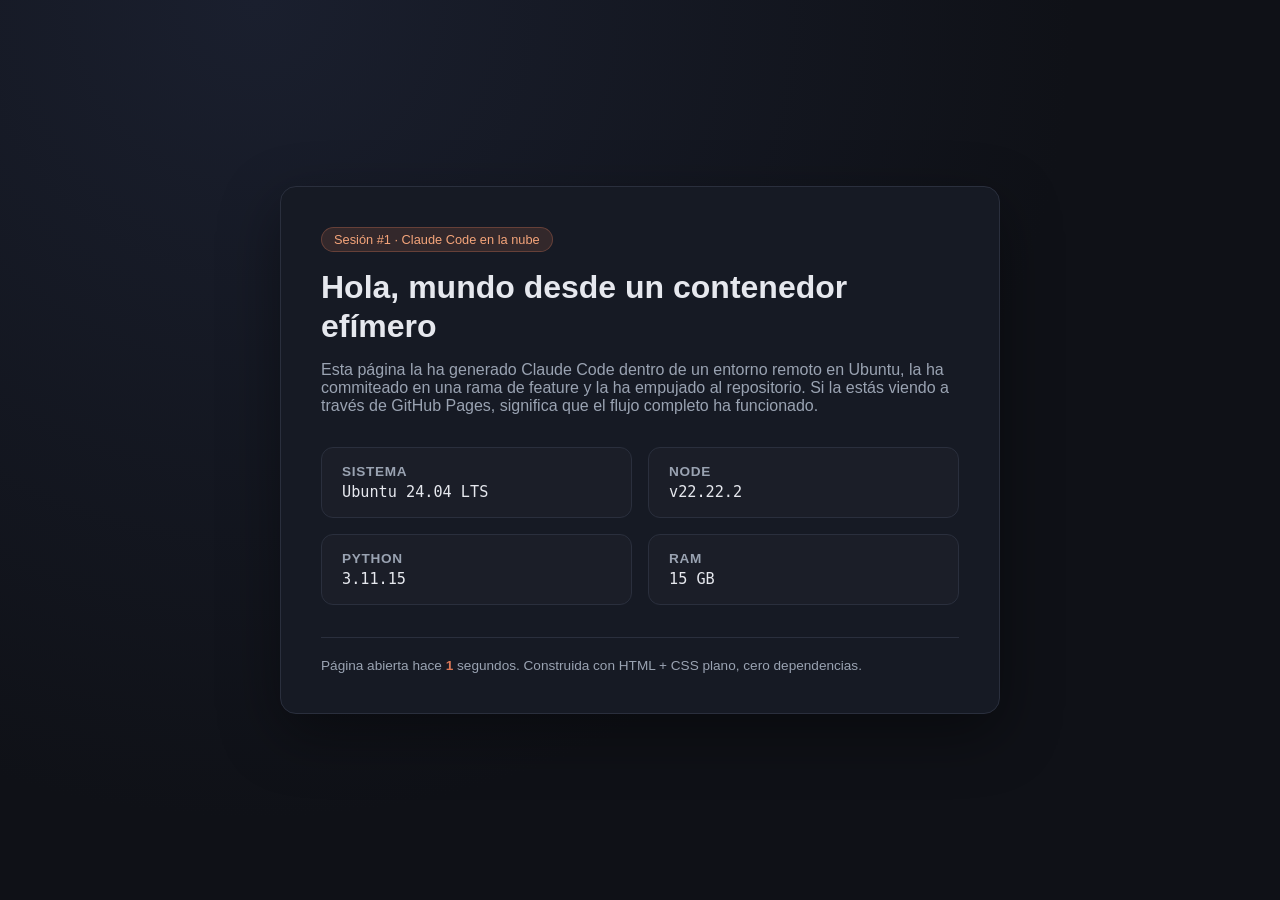
==== index.html @ fb30af2b "Add landing page for first Claude Code session Static HTML/CSS demo confirming the cloud environment" ====
<!DOCTYPE html>
<html lang="es">
<head>
  <meta charset="UTF-8" />
  <meta name="viewport" content="width=device-width, initial-scale=1.0" />
  <title>Mi primera sesión con Claude Code</title>
  <style>
    :root {
      --bg: #0f1117;
      --card: #161a24;
      --fg: #e6e8ee;
      --muted: #9aa3b2;
      --accent: #d97757;
      --accent-soft: #f4a47a;
      --border: #2a2f3d;
    }
    * { box-sizing: border-box; }
    body {
      margin: 0;
      min-height: 100vh;
      font-family: -apple-system, BlinkMacSystemFont, "Segoe UI", Roboto, sans-serif;
      background: radial-gradient(circle at 20% 0%, #1a1f2e 0%, var(--bg) 60%);
      color: var(--fg);
      display: flex;
      align-items: center;
      justify-content: center;
      padding: 2rem;
    }
    main {
      max-width: 720px;
      width: 100%;
      background: var(--card);
      border: 1px solid var(--border);
      border-radius: 16px;
      padding: 2.5rem;
      box-shadow: 0 20px 60px rgba(0, 0, 0, 0.4);
    }
    .badge {
      display: inline-block;
      padding: 0.25rem 0.75rem;
      background: rgba(217, 119, 87, 0.15);
      color: var(--accent-soft);
      border: 1px solid rgba(217, 119, 87, 0.3);
      border-radius: 999px;
      font-size: 0.8rem;
      font-weight: 500;
      margin-bottom: 1rem;
    }
    h1 {
      margin: 0 0 0.5rem;
      font-size: 2rem;
      line-height: 1.2;
    }
    .lede {
      color: var(--muted);
      margin-bottom: 2rem;
    }
    .grid {
      display: grid;
      grid-template-columns: 1fr 1fr;
      gap: 1rem;
      margin-bottom: 2rem;
    }
    .tile {
      background: rgba(255, 255, 255, 0.02);
      border: 1px solid var(--border);
      border-radius: 12px;
      padding: 1rem 1.25rem;
    }
    .tile h3 {
      margin: 0 0 0.25rem;
      font-size: 0.85rem;
      text-transform: uppercase;
      letter-spacing: 0.05em;
      color: var(--muted);
      font-weight: 600;
    }
    .tile p {
      margin: 0;
      font-family: "SF Mono", Menlo, Consolas, monospace;
      font-size: 0.95rem;
      color: var(--fg);
    }
    footer {
      border-top: 1px solid var(--border);
      padding-top: 1.25rem;
      color: var(--muted);
      font-size: 0.85rem;
    }
    .counter {
      font-variant-numeric: tabular-nums;
      color: var(--accent);
      font-weight: 600;
    }
    @media (max-width: 540px) {
      main { padding: 1.5rem; }
      h1 { font-size: 1.5rem; }
      .grid { grid-template-columns: 1fr; }
    }
  </style>
</head>
<body>
  <main>
    <span class="badge">Sesión #1 · Claude Code en la nube</span>
    <h1>Hola, mundo desde un contenedor efímero</h1>
    <p class="lede">
      Esta página la ha generado Claude Code dentro de un entorno remoto en Ubuntu,
      la ha commiteado en una rama de feature y la ha empujado al repositorio.
      Si la estás viendo a través de GitHub Pages, significa que el flujo completo
      ha funcionado.
    </p>

    <div class="grid">
      <div class="tile">
        <h3>Sistema</h3>
        <p>Ubuntu 24.04 LTS</p>
      </div>
      <div class="tile">
        <h3>Node</h3>
        <p>v22.22.2</p>
      </div>
      <div class="tile">
        <h3>Python</h3>
        <p>3.11.15</p>
      </div>
      <div class="tile">
        <h3>RAM</h3>
        <p>15 GB</p>
      </div>
    </div>

    <footer>
      Página abierta hace <span class="counter" id="seconds">0</span> segundos.
      Construida con HTML + CSS plano, cero dependencias.
    </footer>
  </main>

  <script>
    const el = document.getElementById("seconds");
    const start = Date.now();
    setInterval(() => {
      el.textContent = Math.floor((Date.now() - start) / 1000);
    }, 1000);
  </script>
</body>
</html>
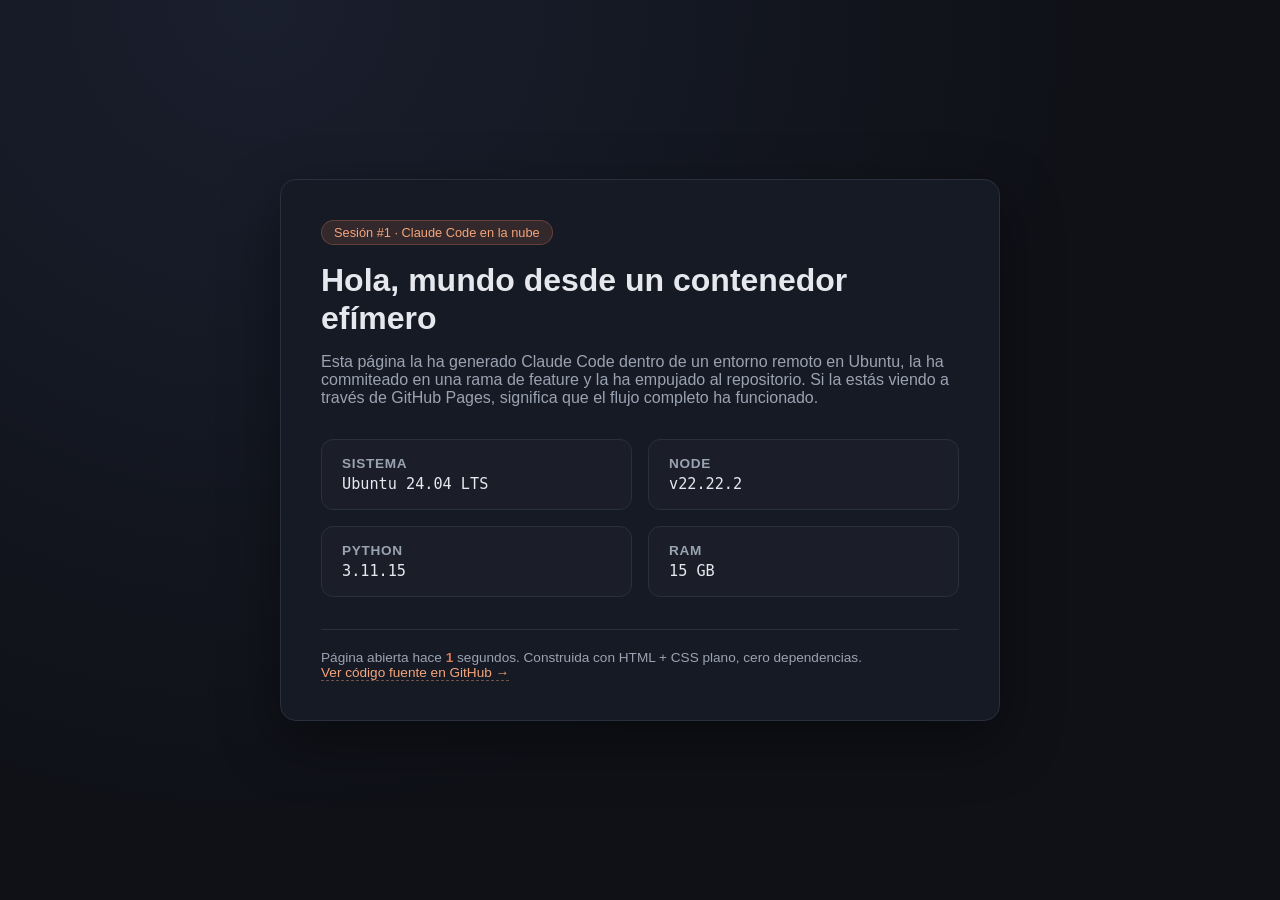
==== commit 6716a0d7: "Add GitHub source link to page footer" ====
--- a/index.html
+++ b/index.html
@@ -92,6 +92,14 @@
       color: var(--accent);
       font-weight: 600;
     }
+    footer a {
+      color: var(--accent-soft);
+      text-decoration: none;
+      border-bottom: 1px dashed rgba(244, 164, 122, 0.4);
+    }
+    footer a:hover {
+      border-bottom-color: var(--accent-soft);
+    }
     @media (max-width: 540px) {
       main { padding: 1.5rem; }
       h1 { font-size: 1.5rem; }
@@ -131,7 +139,8 @@
 
     <footer>
       Página abierta hace <span class="counter" id="seconds">0</span> segundos.
-      Construida con HTML + CSS plano, cero dependencias.
+      Construida con HTML + CSS plano, cero dependencias.<br />
+      <a href="https://github.com/aroaarriaza/Claude-Code-Entorno-1" target="_blank" rel="noopener">Ver código fuente en GitHub →</a>
     </footer>
   </main>
 
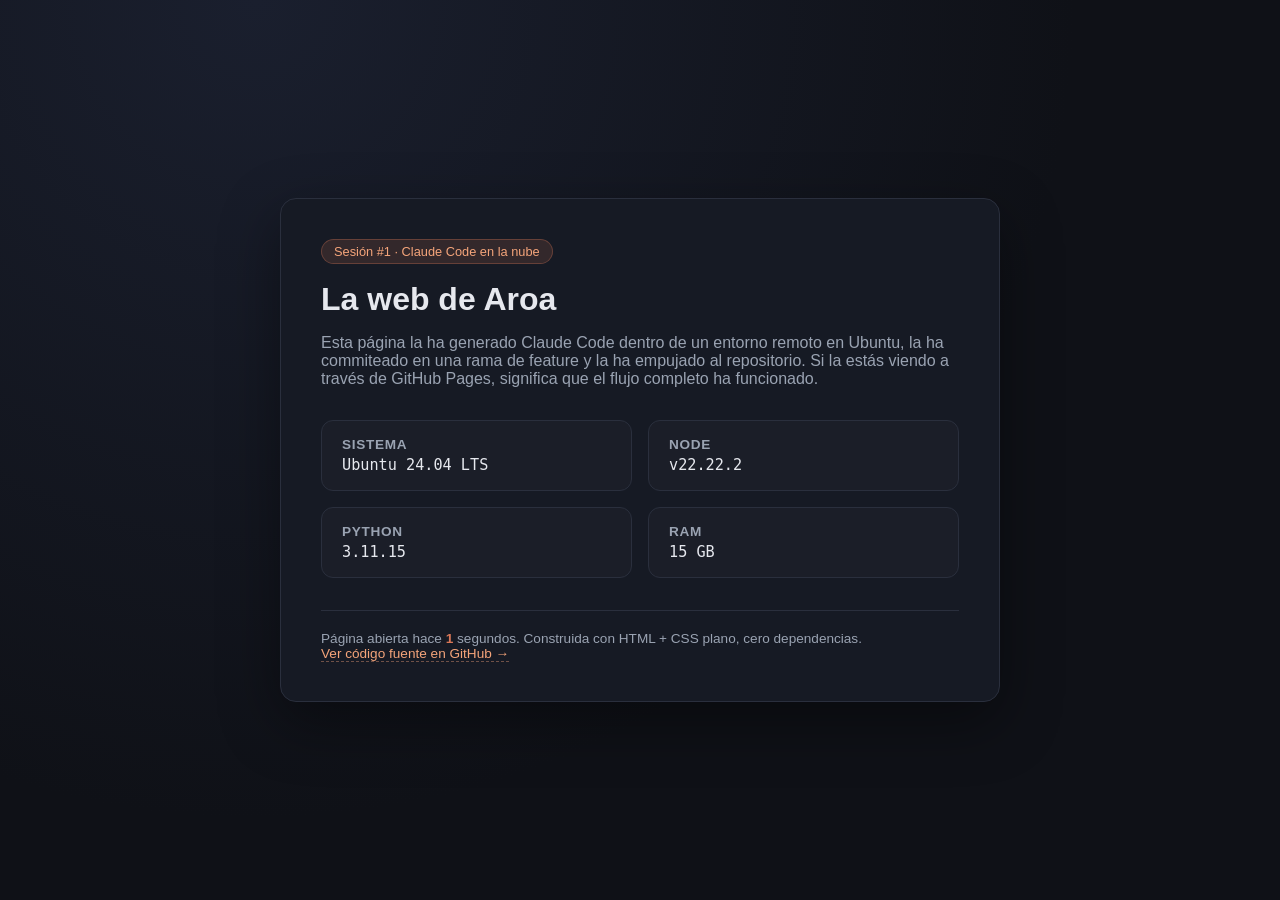
==== commit 2980bf69: "Change main heading to 'La web de Aroa'" ====
--- a/index.html
+++ b/index.html
@@ -110,7 +110,7 @@
 <body>
   <main>
     <span class="badge">Sesión #1 · Claude Code en la nube</span>
-    <h1>Hola, mundo desde un contenedor efímero</h1>
+    <h1>La web de Aroa</h1>
     <p class="lede">
       Esta página la ha generado Claude Code dentro de un entorno remoto en Ubuntu,
       la ha commiteado en una rama de feature y la ha empujado al repositorio.
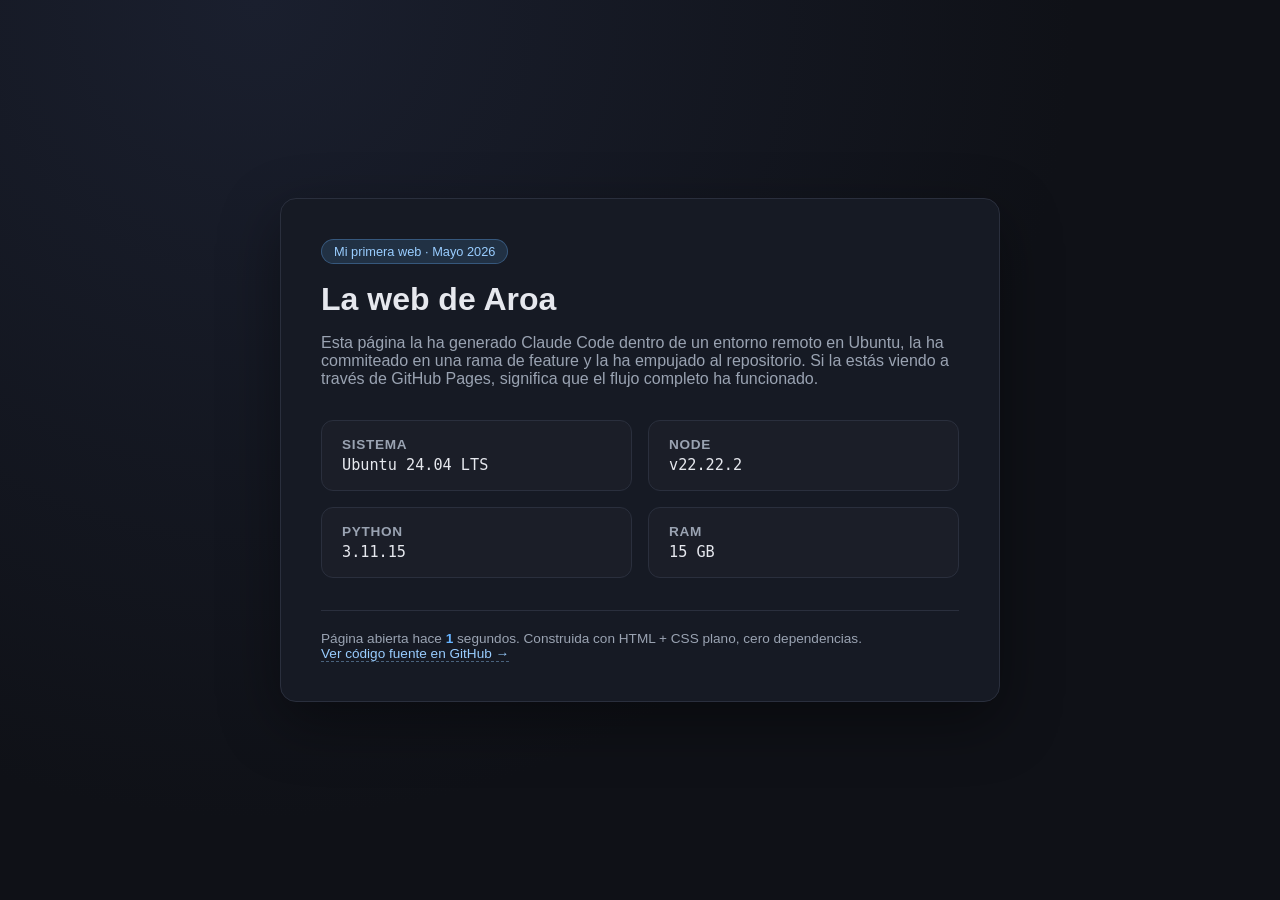
==== commit 22838232: "Change accent palette to light blue and update badge text" ====
--- a/index.html
+++ b/index.html
@@ -10,8 +10,8 @@
       --card: #161a24;
       --fg: #e6e8ee;
       --muted: #9aa3b2;
-      --accent: #d97757;
-      --accent-soft: #f4a47a;
+      --accent: #66b3ff;
+      --accent-soft: #99cdff;
       --border: #2a2f3d;
     }
     * { box-sizing: border-box; }
@@ -38,9 +38,9 @@
     .badge {
       display: inline-block;
       padding: 0.25rem 0.75rem;
-      background: rgba(217, 119, 87, 0.15);
+      background: rgba(102, 179, 255, 0.15);
       color: var(--accent-soft);
-      border: 1px solid rgba(217, 119, 87, 0.3);
+      border: 1px solid rgba(102, 179, 255, 0.3);
       border-radius: 999px;
       font-size: 0.8rem;
       font-weight: 500;
@@ -95,7 +95,7 @@
     footer a {
       color: var(--accent-soft);
       text-decoration: none;
-      border-bottom: 1px dashed rgba(244, 164, 122, 0.4);
+      border-bottom: 1px dashed rgba(153, 205, 255, 0.4);
     }
     footer a:hover {
       border-bottom-color: var(--accent-soft);
@@ -109,7 +109,7 @@
 </head>
 <body>
   <main>
-    <span class="badge">Sesión #1 · Claude Code en la nube</span>
+    <span class="badge">Mi primera web · Mayo 2026</span>
     <h1>La web de Aroa</h1>
     <p class="lede">
       Esta página la ha generado Claude Code dentro de un entorno remoto en Ubuntu,
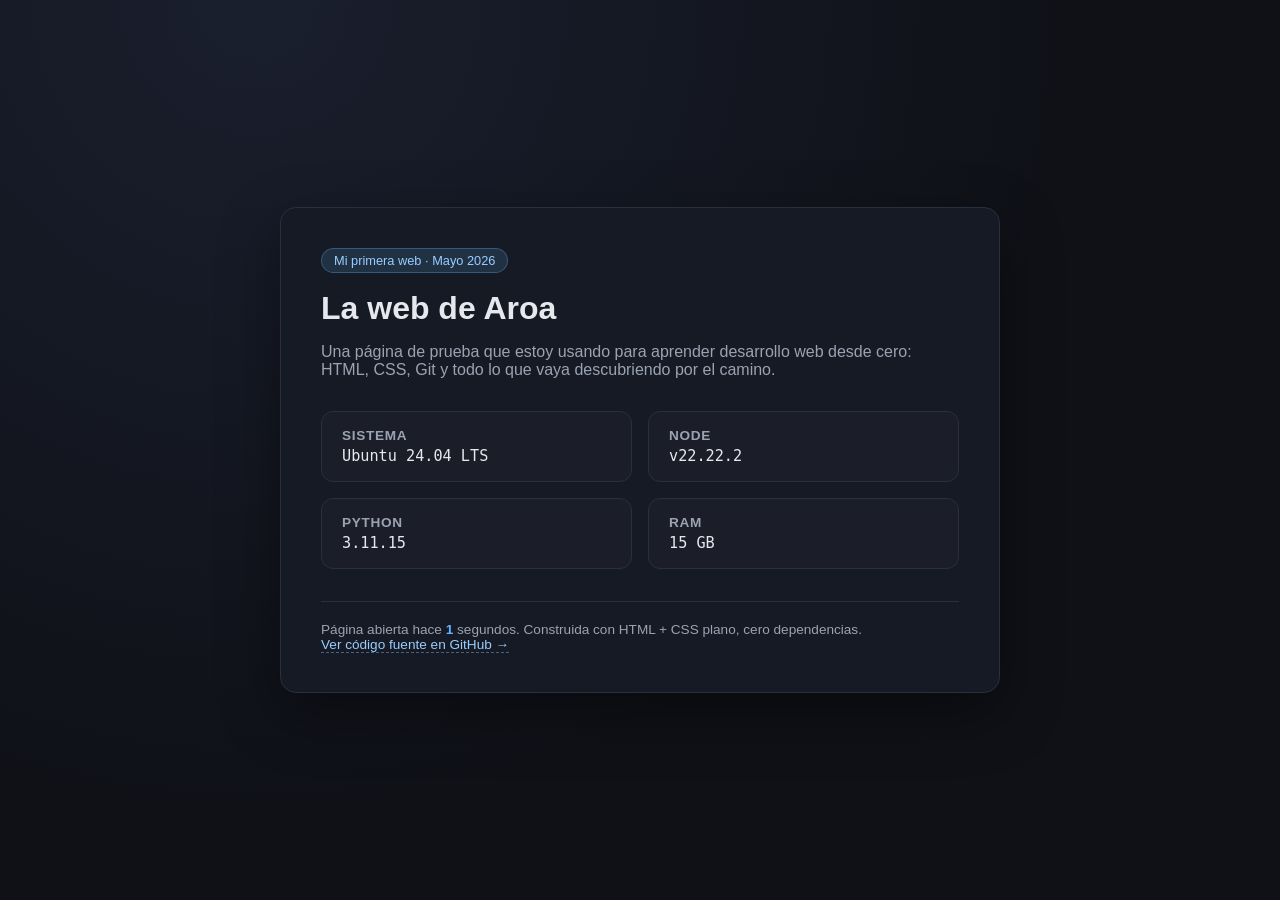
==== commit 348ae13f: "Update description paragraph to reflect learning purpose" ====
--- a/index.html
+++ b/index.html
@@ -112,10 +112,8 @@
     <span class="badge">Mi primera web · Mayo 2026</span>
     <h1>La web de Aroa</h1>
     <p class="lede">
-      Esta página la ha generado Claude Code dentro de un entorno remoto en Ubuntu,
-      la ha commiteado en una rama de feature y la ha empujado al repositorio.
-      Si la estás viendo a través de GitHub Pages, significa que el flujo completo
-      ha funcionado.
+      Una página de prueba que estoy usando para aprender desarrollo web
+      desde cero: HTML, CSS, Git y todo lo que vaya descubriendo por el camino.
     </p>
 
     <div class="grid">
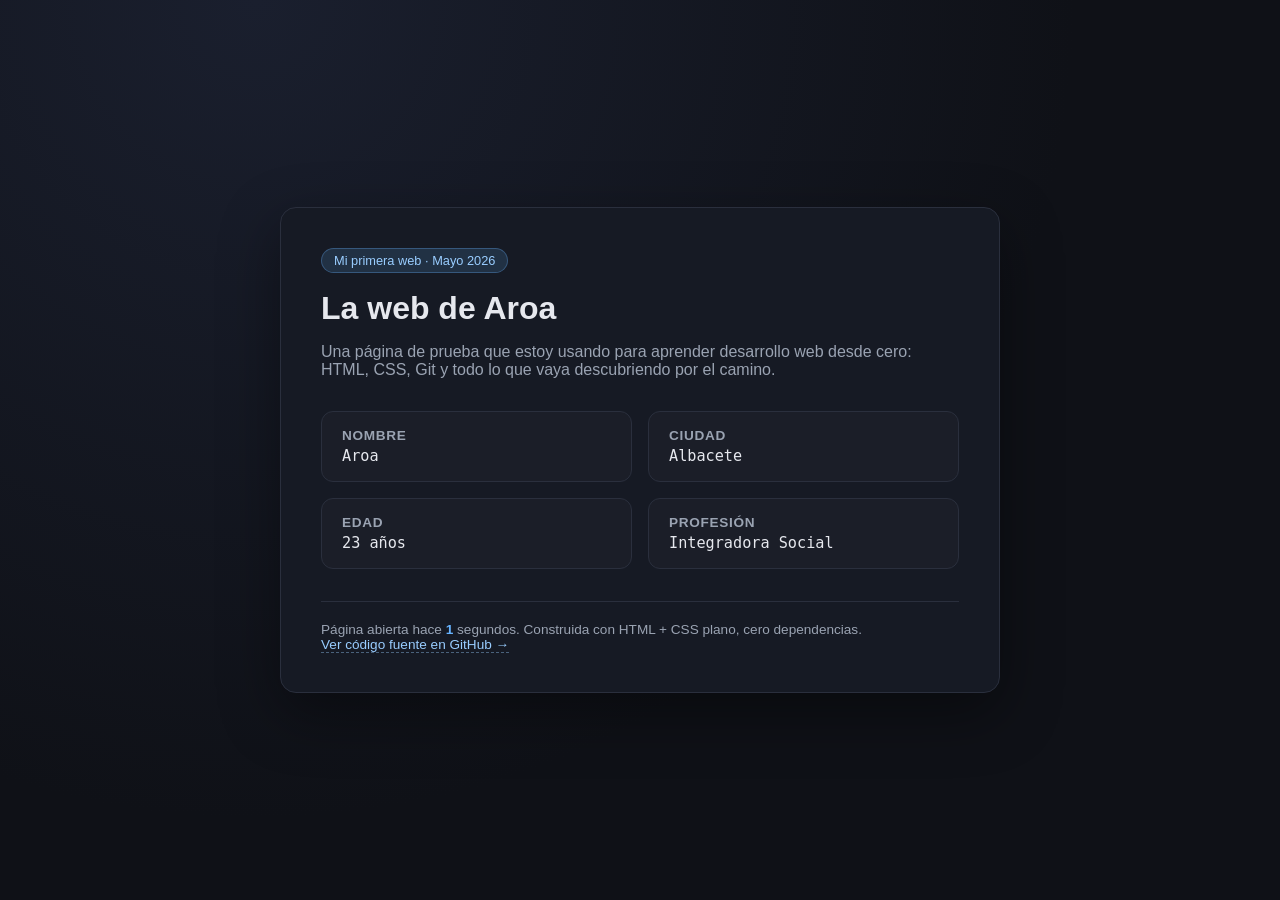
==== commit 03d0b7a7: "Replace system info tiles with personal info" ====
--- a/index.html
+++ b/index.html
@@ -118,20 +118,20 @@
 
     <div class="grid">
       <div class="tile">
-        <h3>Sistema</h3>
-        <p>Ubuntu 24.04 LTS</p>
+        <h3>Nombre</h3>
+        <p>Aroa</p>
       </div>
       <div class="tile">
-        <h3>Node</h3>
-        <p>v22.22.2</p>
+        <h3>Ciudad</h3>
+        <p>Albacete</p>
       </div>
       <div class="tile">
-        <h3>Python</h3>
-        <p>3.11.15</p>
+        <h3>Edad</h3>
+        <p>23 años</p>
       </div>
       <div class="tile">
-        <h3>RAM</h3>
-        <p>15 GB</p>
+        <h3>Profesión</h3>
+        <p>Integradora Social</p>
       </div>
     </div>
 
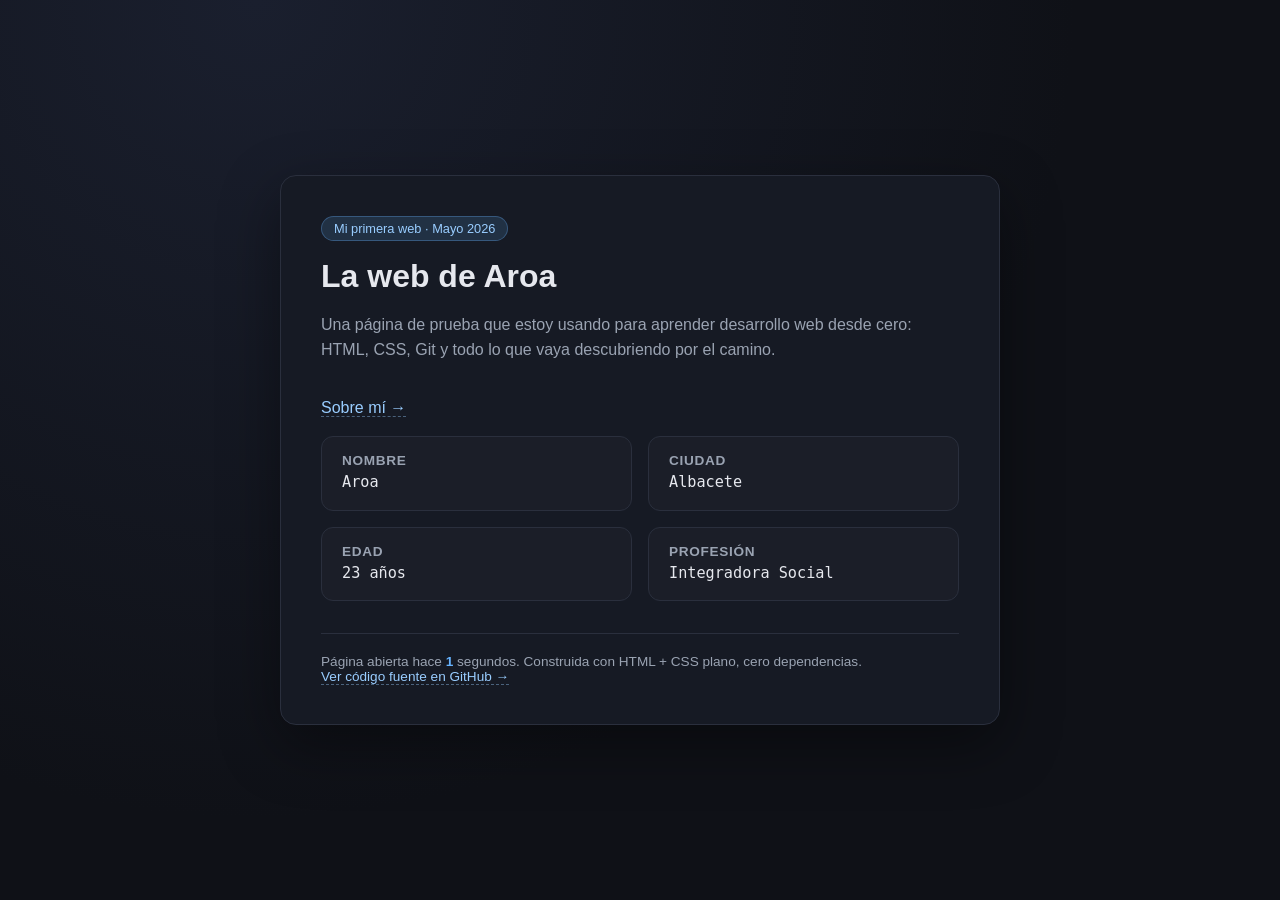
==== commit 43c6940f: "Extract shared CSS to styles.css and link from both pages" ====
--- a/index.html
+++ b/index.html
@@ -4,108 +4,7 @@
   <meta charset="UTF-8" />
   <meta name="viewport" content="width=device-width, initial-scale=1.0" />
   <title>Mi primera sesión con Claude Code</title>
-  <style>
-    :root {
-      --bg: #0f1117;
-      --card: #161a24;
-      --fg: #e6e8ee;
-      --muted: #9aa3b2;
-      --accent: #66b3ff;
-      --accent-soft: #99cdff;
-      --border: #2a2f3d;
-    }
-    * { box-sizing: border-box; }
-    body {
-      margin: 0;
-      min-height: 100vh;
-      font-family: -apple-system, BlinkMacSystemFont, "Segoe UI", Roboto, sans-serif;
-      background: radial-gradient(circle at 20% 0%, #1a1f2e 0%, var(--bg) 60%);
-      color: var(--fg);
-      display: flex;
-      align-items: center;
-      justify-content: center;
-      padding: 2rem;
-    }
-    main {
-      max-width: 720px;
-      width: 100%;
-      background: var(--card);
-      border: 1px solid var(--border);
-      border-radius: 16px;
-      padding: 2.5rem;
-      box-shadow: 0 20px 60px rgba(0, 0, 0, 0.4);
-    }
-    .badge {
-      display: inline-block;
-      padding: 0.25rem 0.75rem;
-      background: rgba(102, 179, 255, 0.15);
-      color: var(--accent-soft);
-      border: 1px solid rgba(102, 179, 255, 0.3);
-      border-radius: 999px;
-      font-size: 0.8rem;
-      font-weight: 500;
-      margin-bottom: 1rem;
-    }
-    h1 {
-      margin: 0 0 0.5rem;
-      font-size: 2rem;
-      line-height: 1.2;
-    }
-    .lede {
-      color: var(--muted);
-      margin-bottom: 2rem;
-    }
-    .grid {
-      display: grid;
-      grid-template-columns: 1fr 1fr;
-      gap: 1rem;
-      margin-bottom: 2rem;
-    }
-    .tile {
-      background: rgba(255, 255, 255, 0.02);
-      border: 1px solid var(--border);
-      border-radius: 12px;
-      padding: 1rem 1.25rem;
-    }
-    .tile h3 {
-      margin: 0 0 0.25rem;
-      font-size: 0.85rem;
-      text-transform: uppercase;
-      letter-spacing: 0.05em;
-      color: var(--muted);
-      font-weight: 600;
-    }
-    .tile p {
-      margin: 0;
-      font-family: "SF Mono", Menlo, Consolas, monospace;
-      font-size: 0.95rem;
-      color: var(--fg);
-    }
-    footer {
-      border-top: 1px solid var(--border);
-      padding-top: 1.25rem;
-      color: var(--muted);
-      font-size: 0.85rem;
-    }
-    .counter {
-      font-variant-numeric: tabular-nums;
-      color: var(--accent);
-      font-weight: 600;
-    }
-    footer a {
-      color: var(--accent-soft);
-      text-decoration: none;
-      border-bottom: 1px dashed rgba(153, 205, 255, 0.4);
-    }
-    footer a:hover {
-      border-bottom-color: var(--accent-soft);
-    }
-    @media (max-width: 540px) {
-      main { padding: 1.5rem; }
-      h1 { font-size: 1.5rem; }
-      .grid { grid-template-columns: 1fr; }
-    }
-  </style>
+  <link rel="stylesheet" href="styles.css" />
 </head>
 <body>
   <main>
@@ -115,6 +14,8 @@
       Una página de prueba que estoy usando para aprender desarrollo web
       desde cero: HTML, CSS, Git y todo lo que vaya descubriendo por el camino.
     </p>
+
+    <p><a href="sobre-mi.html">Sobre mí →</a></p>
 
     <div class="grid">
       <div class="tile">
--- a/styles.css
+++ b/styles.css
@@ -0,0 +1,120 @@
+:root {
+  --bg: #0f1117;
+  --card: #161a24;
+  --fg: #e6e8ee;
+  --muted: #9aa3b2;
+  --accent: #66b3ff;
+  --accent-soft: #99cdff;
+  --border: #2a2f3d;
+}
+
+* { box-sizing: border-box; }
+
+body {
+  margin: 0;
+  min-height: 100vh;
+  font-family: -apple-system, BlinkMacSystemFont, "Segoe UI", Roboto, sans-serif;
+  background: radial-gradient(circle at 20% 0%, #1a1f2e 0%, var(--bg) 60%);
+  color: var(--fg);
+  display: flex;
+  align-items: center;
+  justify-content: center;
+  padding: 2rem;
+}
+
+main {
+  max-width: 720px;
+  width: 100%;
+  background: var(--card);
+  border: 1px solid var(--border);
+  border-radius: 16px;
+  padding: 2.5rem;
+  box-shadow: 0 20px 60px rgba(0, 0, 0, 0.4);
+}
+
+.badge {
+  display: inline-block;
+  padding: 0.25rem 0.75rem;
+  background: rgba(102, 179, 255, 0.15);
+  color: var(--accent-soft);
+  border: 1px solid rgba(102, 179, 255, 0.3);
+  border-radius: 999px;
+  font-size: 0.8rem;
+  font-weight: 500;
+  margin-bottom: 1rem;
+}
+
+h1 {
+  margin: 0 0 0.5rem;
+  font-size: 2rem;
+  line-height: 1.2;
+}
+
+p {
+  line-height: 1.6;
+}
+
+.lede {
+  color: var(--muted);
+  margin-bottom: 2rem;
+}
+
+.grid {
+  display: grid;
+  grid-template-columns: 1fr 1fr;
+  gap: 1rem;
+  margin-bottom: 2rem;
+}
+
+.tile {
+  background: rgba(255, 255, 255, 0.02);
+  border: 1px solid var(--border);
+  border-radius: 12px;
+  padding: 1rem 1.25rem;
+}
+
+.tile h3 {
+  margin: 0 0 0.25rem;
+  font-size: 0.85rem;
+  text-transform: uppercase;
+  letter-spacing: 0.05em;
+  color: var(--muted);
+  font-weight: 600;
+}
+
+.tile p {
+  margin: 0;
+  font-family: "SF Mono", Menlo, Consolas, monospace;
+  font-size: 0.95rem;
+  color: var(--fg);
+  line-height: 1.4;
+}
+
+footer {
+  border-top: 1px solid var(--border);
+  padding-top: 1.25rem;
+  color: var(--muted);
+  font-size: 0.85rem;
+}
+
+.counter {
+  font-variant-numeric: tabular-nums;
+  color: var(--accent);
+  font-weight: 600;
+}
+
+a {
+  color: var(--accent-soft);
+  text-decoration: none;
+  border-bottom: 1px dashed rgba(153, 205, 255, 0.4);
+}
+
+a:hover {
+  border-bottom-color: var(--accent-soft);
+}
+
+@media (max-width: 540px) {
+  main { padding: 1.5rem; }
+  h1 { font-size: 1.5rem; }
+  .grid { grid-template-columns: 1fr; }
+}
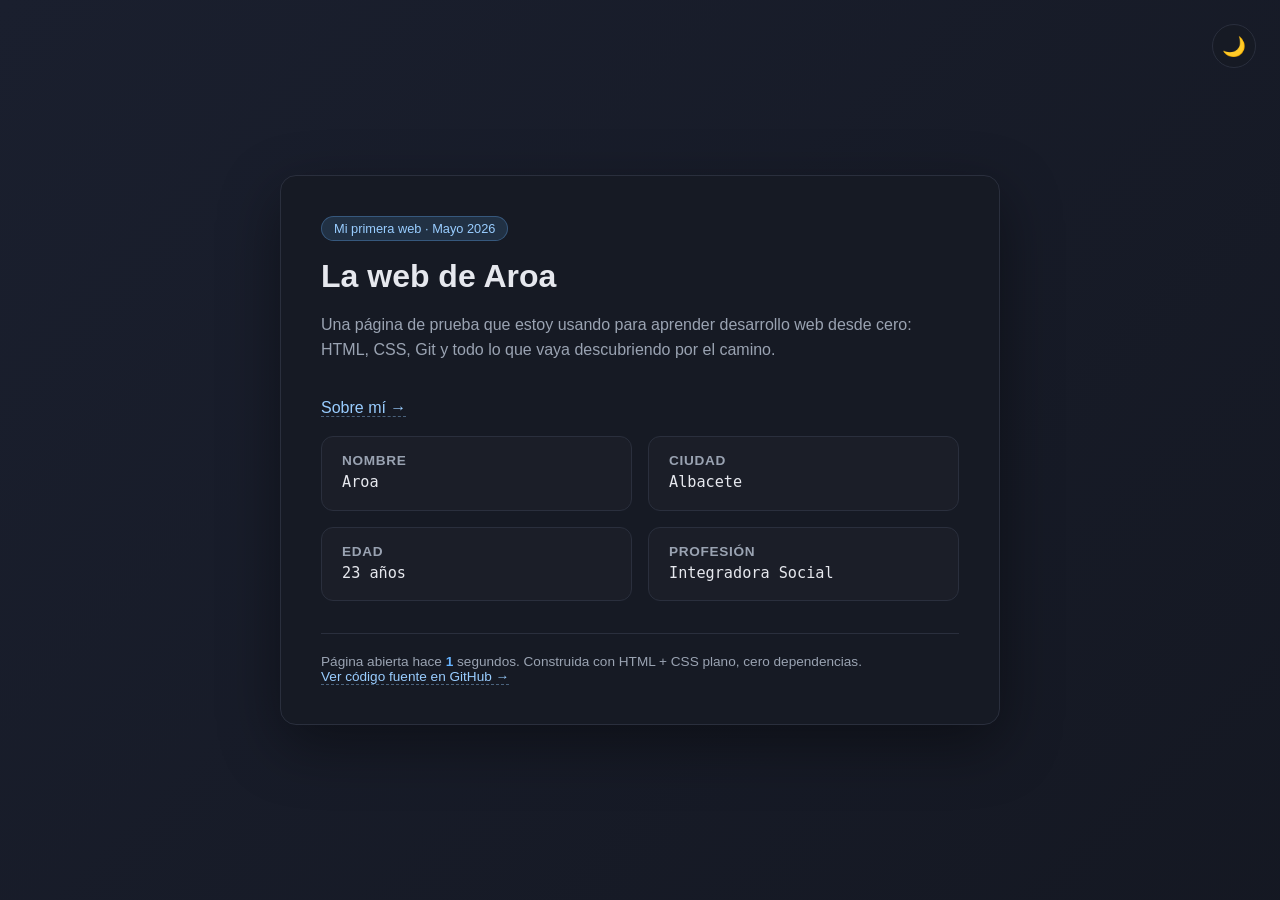
==== commit 51e0de69: "Add animated gradient background and dark/light theme toggle" ====
--- a/index.html
+++ b/index.html
@@ -4,9 +4,18 @@
   <meta charset="UTF-8" />
   <meta name="viewport" content="width=device-width, initial-scale=1.0" />
   <title>Mi primera sesión con Claude Code</title>
+  <script>
+    if (localStorage.getItem('theme') === 'light') {
+      document.documentElement.classList.add('light-mode');
+    }
+  </script>
   <link rel="stylesheet" href="styles.css" />
 </head>
 <body>
+  <button id="theme-toggle" aria-label="Cambiar tema">
+    <span class="theme-icon">🌙</span>
+  </button>
+
   <main>
     <span class="badge">Mi primera web · Mayo 2026</span>
     <h1>La web de Aroa</h1>
@@ -44,11 +53,30 @@
   </main>
 
   <script>
+    // Contador de segundos
     const el = document.getElementById("seconds");
     const start = Date.now();
     setInterval(() => {
       el.textContent = Math.floor((Date.now() - start) / 1000);
     }, 1000);
+
+    // Theme toggle
+    const btn = document.getElementById("theme-toggle");
+    const icon = btn.querySelector(".theme-icon");
+    const root = document.documentElement;
+
+    function updateIcon() {
+      icon.textContent = root.classList.contains("light-mode") ? "☀️" : "🌙";
+    }
+
+    updateIcon();
+
+    btn.addEventListener("click", () => {
+      root.classList.toggle("light-mode");
+      const isLight = root.classList.contains("light-mode");
+      localStorage.setItem("theme", isLight ? "light" : "dark");
+      updateIcon();
+    });
   </script>
 </body>
 </html>
--- a/styles.css
+++ b/styles.css
@@ -6,6 +6,26 @@
   --accent: #66b3ff;
   --accent-soft: #99cdff;
   --border: #2a2f3d;
+  --bg-gradient-1: #1a1f2e;
+  --bg-gradient-2: #0f1117;
+  --bg-gradient-3: #1a2e3e;
+  --tile-bg: rgba(255, 255, 255, 0.02);
+  --shadow: 0 20px 60px rgba(0, 0, 0, 0.4);
+}
+
+:root.light-mode {
+  --bg: #f7f8fa;
+  --card: #ffffff;
+  --fg: #0f1117;
+  --muted: #6b7280;
+  --accent: #2563eb;
+  --accent-soft: #3b82f6;
+  --border: #e2e8f0;
+  --bg-gradient-1: #e0f0ff;
+  --bg-gradient-2: #f7f8fa;
+  --bg-gradient-3: #d4e5ff;
+  --tile-bg: rgba(0, 0, 0, 0.02);
+  --shadow: 0 20px 60px rgba(0, 0, 0, 0.08);
 }
 
 * { box-sizing: border-box; }
@@ -14,12 +34,15 @@
   margin: 0;
   min-height: 100vh;
   font-family: -apple-system, BlinkMacSystemFont, "Segoe UI", Roboto, sans-serif;
-  background: radial-gradient(circle at 20% 0%, #1a1f2e 0%, var(--bg) 60%);
+  background: linear-gradient(135deg, var(--bg-gradient-1), var(--bg-gradient-2), var(--bg-gradient-3));
+  background-size: 400% 400%;
+  animation: gradientShift 20s ease infinite;
   color: var(--fg);
   display: flex;
   align-items: center;
   justify-content: center;
   padding: 2rem;
+  transition: color 0.3s ease;
 }
 
 main {
@@ -29,7 +52,9 @@
   border: 1px solid var(--border);
   border-radius: 16px;
   padding: 2.5rem;
-  box-shadow: 0 20px 60px rgba(0, 0, 0, 0.4);
+  box-shadow: var(--shadow);
+  animation: fadeInUp 0.6s ease-out;
+  transition: background 0.3s ease, border-color 0.3s ease, box-shadow 0.3s ease;
 }
 
 .badge {
@@ -42,6 +67,7 @@
   font-size: 0.8rem;
   font-weight: 500;
   margin-bottom: 1rem;
+  animation: badgePulse 2.5s ease-in-out infinite;
 }
 
 h1 {
@@ -67,10 +93,17 @@
 }
 
 .tile {
-  background: rgba(255, 255, 255, 0.02);
+  background: var(--tile-bg);
   border: 1px solid var(--border);
   border-radius: 12px;
   padding: 1rem 1.25rem;
+  transition: transform 0.2s ease, border-color 0.2s ease, box-shadow 0.2s ease, background 0.3s ease;
+}
+
+.tile:hover {
+  transform: translateY(-3px);
+  border-color: var(--accent);
+  box-shadow: 0 6px 16px rgba(0, 0, 0, 0.3);
 }
 
 .tile h3 {
@@ -113,6 +146,57 @@
   border-bottom-color: var(--accent-soft);
 }
 
+@keyframes fadeInUp {
+  from {
+    opacity: 0;
+    transform: translateY(20px);
+  }
+  to {
+    opacity: 1;
+    transform: translateY(0);
+  }
+}
+
+@keyframes badgePulse {
+  0%, 100% {
+    transform: scale(1);
+    box-shadow: 0 0 0 0 rgba(102, 179, 255, 0);
+  }
+  50% {
+    transform: scale(1.02);
+    box-shadow: 0 0 0 4px rgba(102, 179, 255, 0.15);
+  }
+}
+
+@keyframes gradientShift {
+  0%, 100% { background-position: 0% 50%; }
+  50% { background-position: 100% 50%; }
+}
+
+#theme-toggle {
+  position: fixed;
+  top: 1.5rem;
+  right: 1.5rem;
+  background: var(--card);
+  border: 1px solid var(--border);
+  color: var(--fg);
+  border-radius: 999px;
+  width: 44px;
+  height: 44px;
+  font-size: 1.2rem;
+  cursor: pointer;
+  display: flex;
+  align-items: center;
+  justify-content: center;
+  transition: transform 0.2s ease, background 0.3s ease, border-color 0.3s ease;
+  z-index: 10;
+  padding: 0;
+}
+
+#theme-toggle:hover {
+  transform: scale(1.1);
+}
+
 @media (max-width: 540px) {
   main { padding: 1.5rem; }
   h1 { font-size: 1.5rem; }
